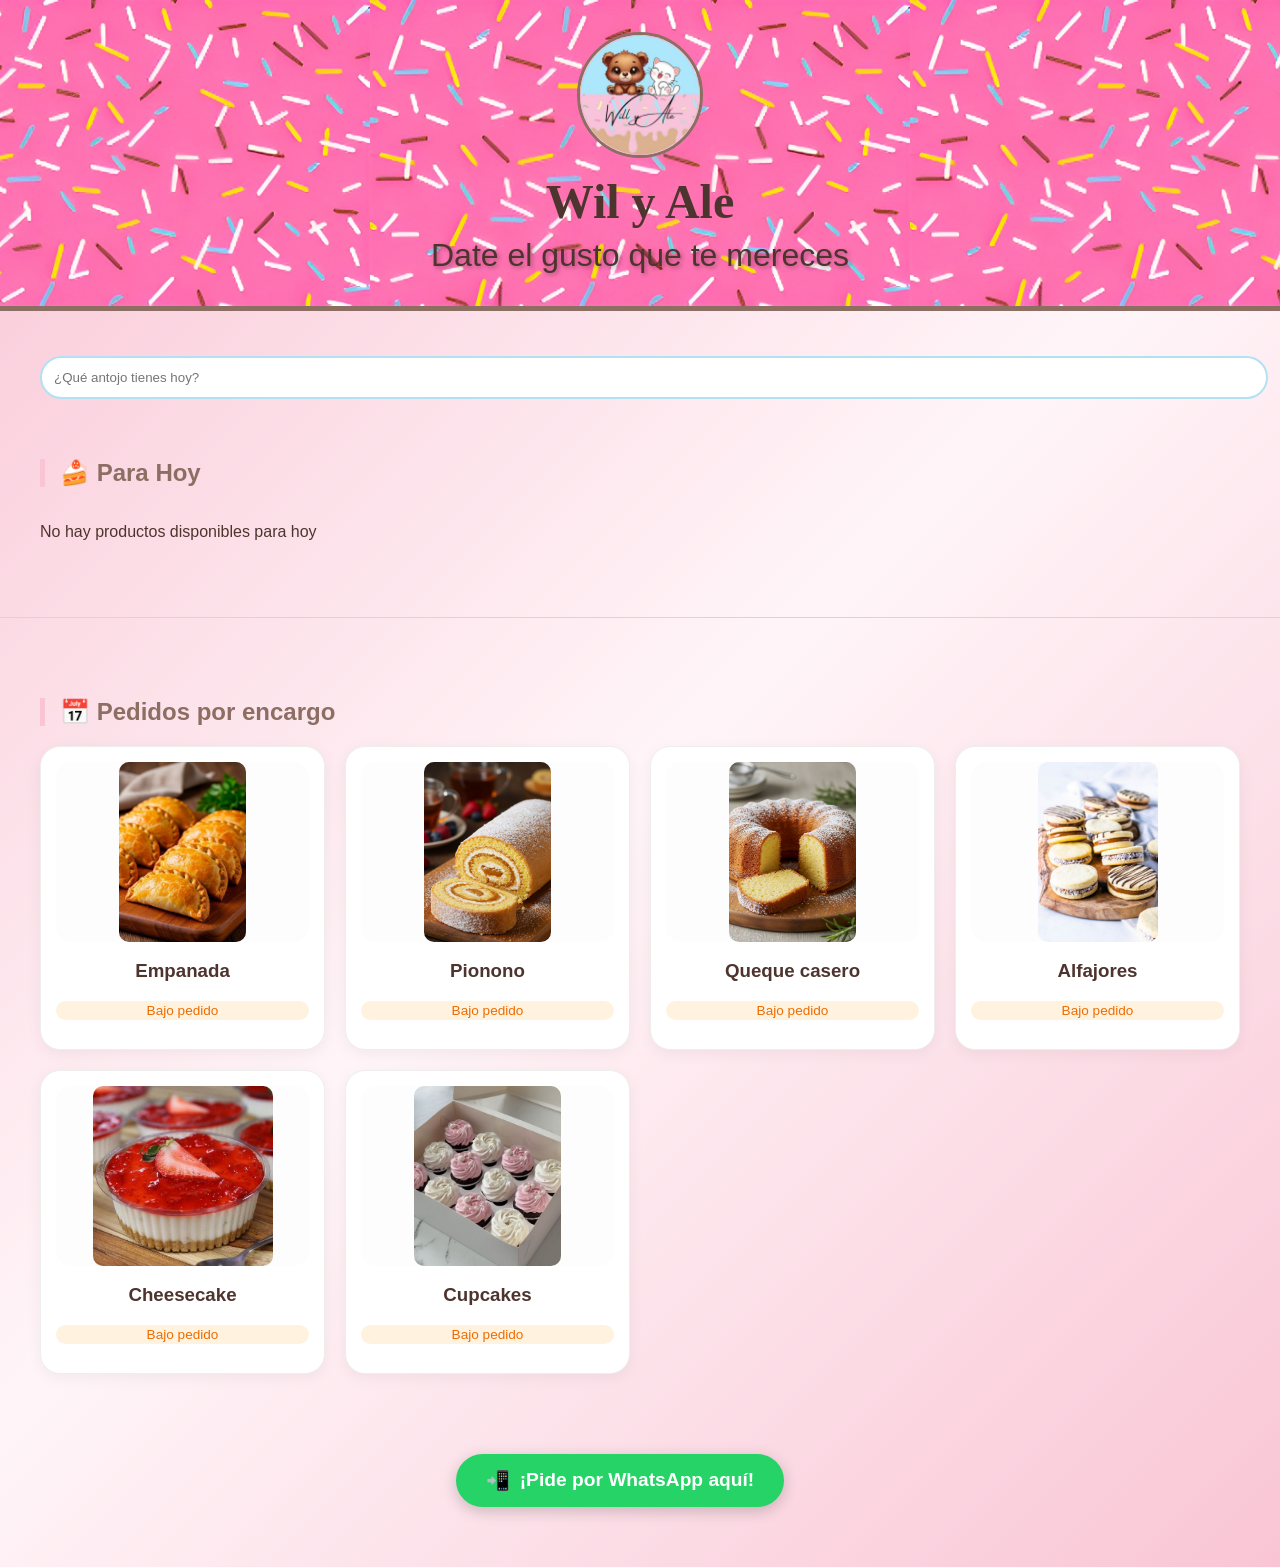
==== index.html @ 543ebe5c "Fase inicial del catalogo" ====
<!DOCTYPE html>
<html lang="es">
<head>
    <meta charset="UTF-8">
    <meta name="viewport" content="width=device-width, initial-scale=1.0">
    <title>Willy y Ale | Repostería Artesanal</title>
    <link rel="stylesheet" href="style.css">
</head>
<body>

    <header>
        <div class="logo-placeholder">
            <img src="img/logo.jpg" alt="Logo Willy y Ale" onerror="this.style.display='none'">
        </div>
        <h1>Wil y Ale</h1>
        <p>Date el gusto que te mereces</p>
    </header>

    <section>
        <input type="text" id="buscador" placeholder="¿Qué antojo tienes hoy?">
    </section>

    <section id="hoy-seccion">
        <h2 class="seccion-titulo" id="para-hoy-titulo">🍰 Para Hoy</h2>
        <div class="catalogo-grid" id="grid-hoy">
            </div>
    </section>

    <hr style="border: 0; border-top: 1px solid var(--rosa); margin: 40px 0;">

    <section id="pedidos-seccion">
        <h2 class="seccion-titulo" id="pedidos-titulo">📅 Pedidos por encargo</h2>
        <div class="catalogo-grid" id="grid-pedidos">
            </div>
    </section>

    <section id="whatsapp-section">
    <a href="https://wa.me/977797940?text=Hola!%20Vi%20tu%20catálogo%20y%20me%20gustaría%20hacer%20un%20pedido" 
       class="btn-whatsapp" 
       target="_blank">
        <span class="icono-wa">📲</span> 
        ¡Pide por WhatsApp aquí!
    </a>
</section>


    <script type="module" src="script.js"></script>
</body>
</html>
---- style.css ----
:root {
    --celeste: #b2e2f2;
    --rosa: #f9c5d5;
    --marron: #8d6e63;
    --crema: #fff5f8;
    --texto: #4e342e;
}

body{
    font-family: 'Segoe UI', Tahoma, Geneva, Verdana, sans-serif;
   
    background: linear-gradient(135deg, var(--rosa), var(--crema), var(--rosa));

    color: var(--texto);
    margin: 0;
}

header {
    background-image: url('img/fondo.jpg');
    background-size: contain;
    background-position: center;
    padding: 2rem;
    text-align: center;
    border-bottom: 5px solid var(--marron);
    
}
header p {
    font-size: 2rem;
    text-shadow: 2px 2px 4px rgba(0,0,0,0.3);
    margin: 0.5rem 0 0;
    color: var(--texto);
}

.logo-placeholder {
    width: 120px;
    height: 120px;
    background-color: white;
    border-radius: 50%;
    margin: 0 auto 1rem;
    display: flex;
    align-items: center;
    justify-content: center;
    border: 3px solid var(--marron);
    font-weight: bold;
    color: var(--marron);
    overflow: hidden;
}

.logo-placeholder img { width: 100%; height: auto; }

h1 { font-family: 'Brush Script MT', cursive; font-size: 3rem; margin: 0; color: var(--text); }

/* Secciones */
section { padding: 20px; max-width: 1200px; margin: auto; }

h2.seccion-titulo {
    border-left: 5px solid var(--rosa);
    padding-left: 15px;
    color: var(--marron);
}

/* Grid de Productos */
.catalogo-grid {
    display: grid;
    grid-template-columns: repeat(auto-fill, minmax(250px, 1fr));
    gap: 20px;
}

.producto-card {
    background: white;
    border-radius: 20px;
    padding: 15px;
    box-shadow: 0 4px 15px rgba(0,0,0,0.05);
    text-align: center;
    transition: transform 0.3s;
    border: 1px solid #eee;
}

.producto-card:hover { transform: translateY(-5px); }

.imagen-contenedor {
    background-color: #fdfdfd;
    height: 180px;
    border-radius: 15px;
    margin-bottom: 10px;
    display: flex;
    align-items: center;
    justify-content: center;
}

.imagen-contenedor img { max-height: 100%; border-radius: 10px; }

.precio-tag {
    background-color: var(--rosa);
    color: white;
    font-weight: bold;
    padding: 5px 15px;
    border-radius: 20px;
    display: inline-block;
}

.stock-hoy {
    font-size: 0.85rem;
    color: #2e7d32;
    background: #e8f5e9;
    padding: 2px 10px;
    border-radius: 10px;
}

/* Filtros */
#buscador {
    width: 100%;
    padding: 12px;
    border-radius: 25px;
    border: 2px solid var(--celeste);
    margin-top:25px;
    margin-bottom: 0px;
}
/* Whatsapp  */
#whatsapp-section {
    display: flex;
    justify-content: center;
    margin: 40px 0;
}

.btn-whatsapp {
    background-color: #25d366; /* Color oficial de WhatsApp */
    color: white;
    padding: 15px 30px;
    border-radius: 50px;
    text-decoration: none;
    font-weight: bold;
    font-size: 1.2rem;
    box-shadow: 0 4px 15px rgba(0,0,0,0.2);
    transition: transform 0.3s ease, background-color 0.3s ease;
    display: flex;
    align-items: center;
    gap: 10px;
}

.btn-whatsapp:hover {
    background-color: #128c7e;
    transform: scale(1.05); /* Se agranda un poquito al pasar el mouse */
}

/* Si quieres que flote en una esquina, usa este estilo en su lugar */
/*
*/
@media (max-width: 768px) {
    .btn-whatsapp {
        position: fixed;
        bottom: 20px;
        right: 20px;
        z-index: 1000;
    }
    
}
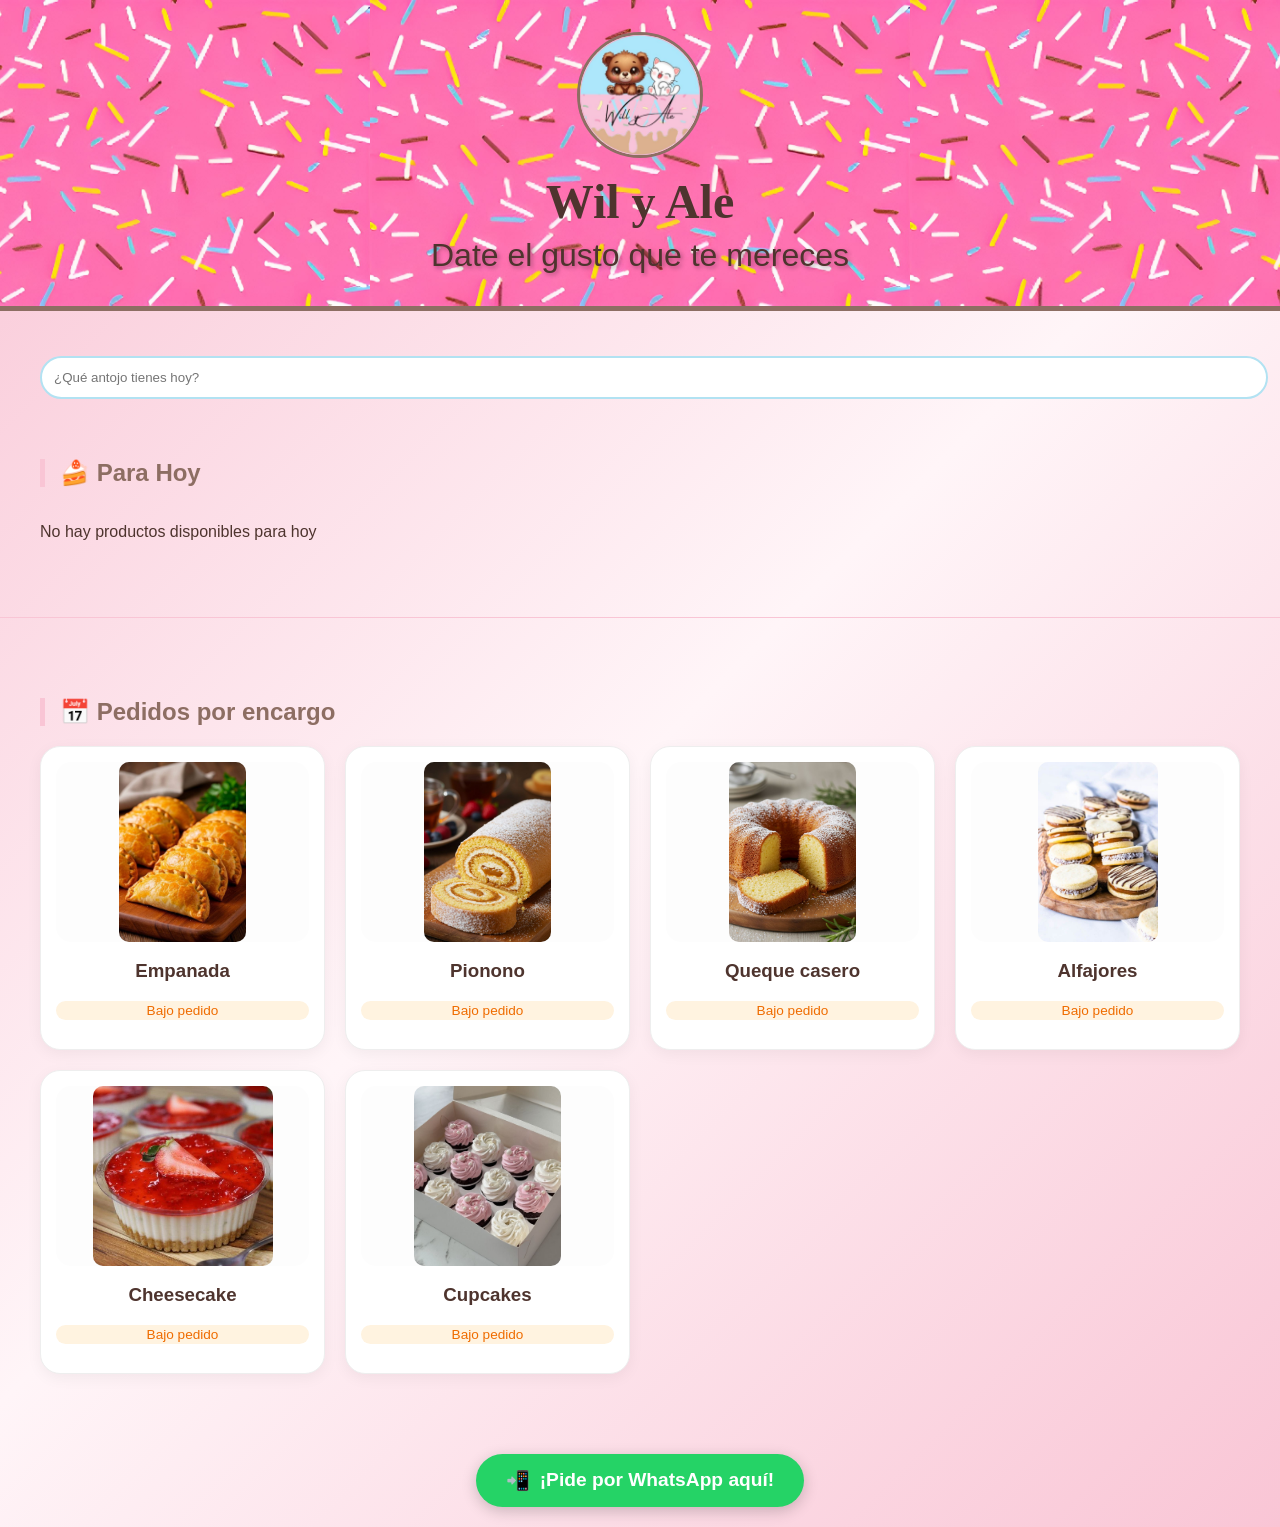
==== commit 5a5eaaeb: "Centrado del boton de whatsapp" ====
--- a/index.html
+++ b/index.html
@@ -23,7 +23,7 @@
     <section id="hoy-seccion">
         <h2 class="seccion-titulo" id="para-hoy-titulo">🍰 Para Hoy</h2>
         <div class="catalogo-grid" id="grid-hoy">
-            </div>
+        </div>
     </section>
 
     <hr style="border: 0; border-top: 1px solid var(--rosa); margin: 40px 0;">
@@ -31,13 +31,13 @@
     <section id="pedidos-seccion">
         <h2 class="seccion-titulo" id="pedidos-titulo">📅 Pedidos por encargo</h2>
         <div class="catalogo-grid" id="grid-pedidos">
-            </div>
+        </div>
     </section>
 
     <section id="whatsapp-section">
     <a href="https://wa.me/977797940?text=Hola!%20Vi%20tu%20catálogo%20y%20me%20gustaría%20hacer%20un%20pedido" 
-       class="btn-whatsapp" 
-       target="_blank">
+    class="btn-whatsapp" 
+    target="_blank">
         <span class="icono-wa">📲</span> 
         ¡Pide por WhatsApp aquí!
     </a>
--- a/style.css
+++ b/style.css
@@ -120,7 +120,8 @@
 #whatsapp-section {
     display: flex;
     justify-content: center;
-    margin: 40px 0;
+    margin: auto;
+    margin-top: 40px;
 }
 
 .btn-whatsapp {
@@ -145,7 +146,6 @@
 
 /* Si quieres que flote en una esquina, usa este estilo en su lugar */
 /*
-*/
 @media (max-width: 768px) {
     .btn-whatsapp {
         position: fixed;
@@ -155,3 +155,13 @@
     }
     
 }
+*/
+@media (max-width: 768px) {
+    .btn-whatsapp {
+        position: fixed;
+        bottom: 20px;
+        right: auto;
+        z-index: 1000;
+    }
+    
+}
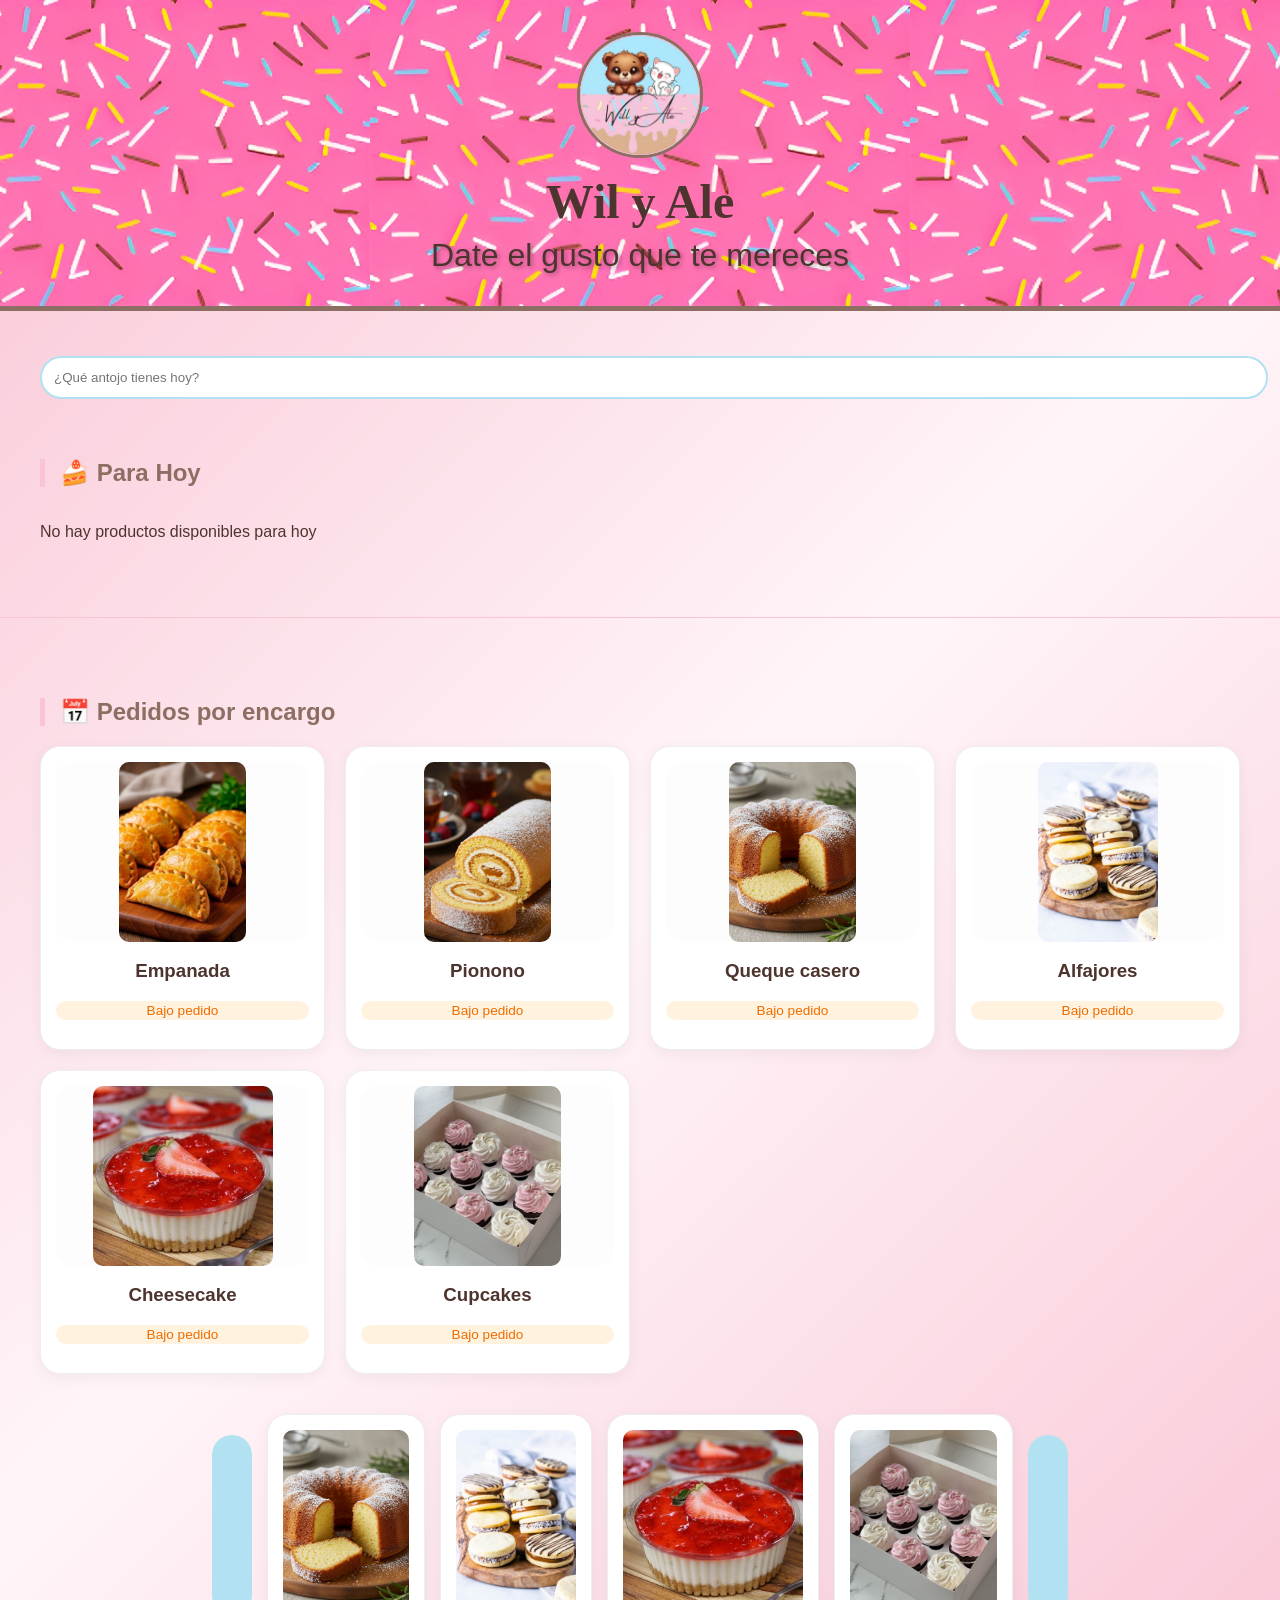
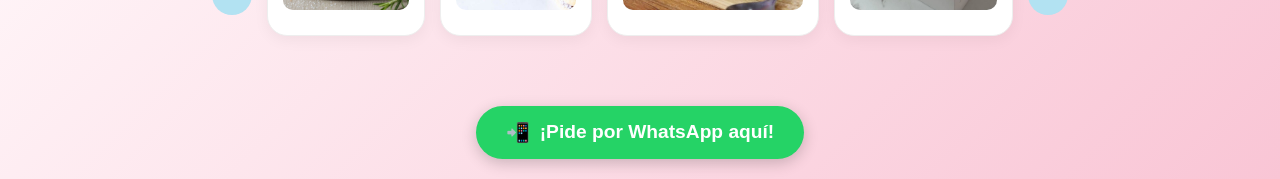
==== commit deeeeeee: "carrusel de prueba xd" ====
--- a/index.html
+++ b/index.html
@@ -33,7 +33,9 @@
         <div class="catalogo-grid" id="grid-pedidos">
         </div>
     </section>
-
+    <section id="carrusel">
+        
+    </section>
     <section id="whatsapp-section">
     <a href="https://wa.me/977797940?text=Hola!%20Vi%20tu%20catálogo%20y%20me%20gustaría%20hacer%20un%20pedido" 
     class="btn-whatsapp" 
--- a/style.css
+++ b/style.css
@@ -78,7 +78,7 @@
 
 .producto-card:hover { transform: translateY(-5px); }
 
-.imagen-contenedor {
+.imagen-contenedor, .boton-carrusel{
     background-color: #fdfdfd;
     height: 180px;
     border-radius: 15px;
@@ -88,7 +88,19 @@
     justify-content: center;
 }
 
-.imagen-contenedor img { max-height: 100%; border-radius: 10px; }
+.imagen-contenedor img, .boton-carrusel{ max-height: 100%; border-radius: 10px; }
+.boton-carrusel {
+    display: flex;
+    background-color: var(--celeste);
+    color: white;
+    margin-top: auto;
+    margin-bottom: auto;
+    font-weight: bold;
+    min-width: 40px;
+    border-radius: 20px;
+    cursor: pointer;
+    user-select: none;
+}
 
 .precio-tag {
     background-color: var(--rosa);
@@ -107,6 +119,12 @@
     border-radius: 10px;
 }
 
+#carrusel{
+    display: flex;
+    justify-content: center;
+    gap: 15px;
+    padding-bottom: 10px;
+}
 /* Filtros */
 #buscador {
     width: 100%;
@@ -131,7 +149,7 @@
     border-radius: 50px;
     text-decoration: none;
     font-weight: bold;
-    font-size: 1.2rem;
+    font-size: clamp(14px, 4vw, 1.2rem);
     box-shadow: 0 4px 15px rgba(0,0,0,0.2);
     transition: transform 0.3s ease, background-color 0.3s ease;
     display: flex;
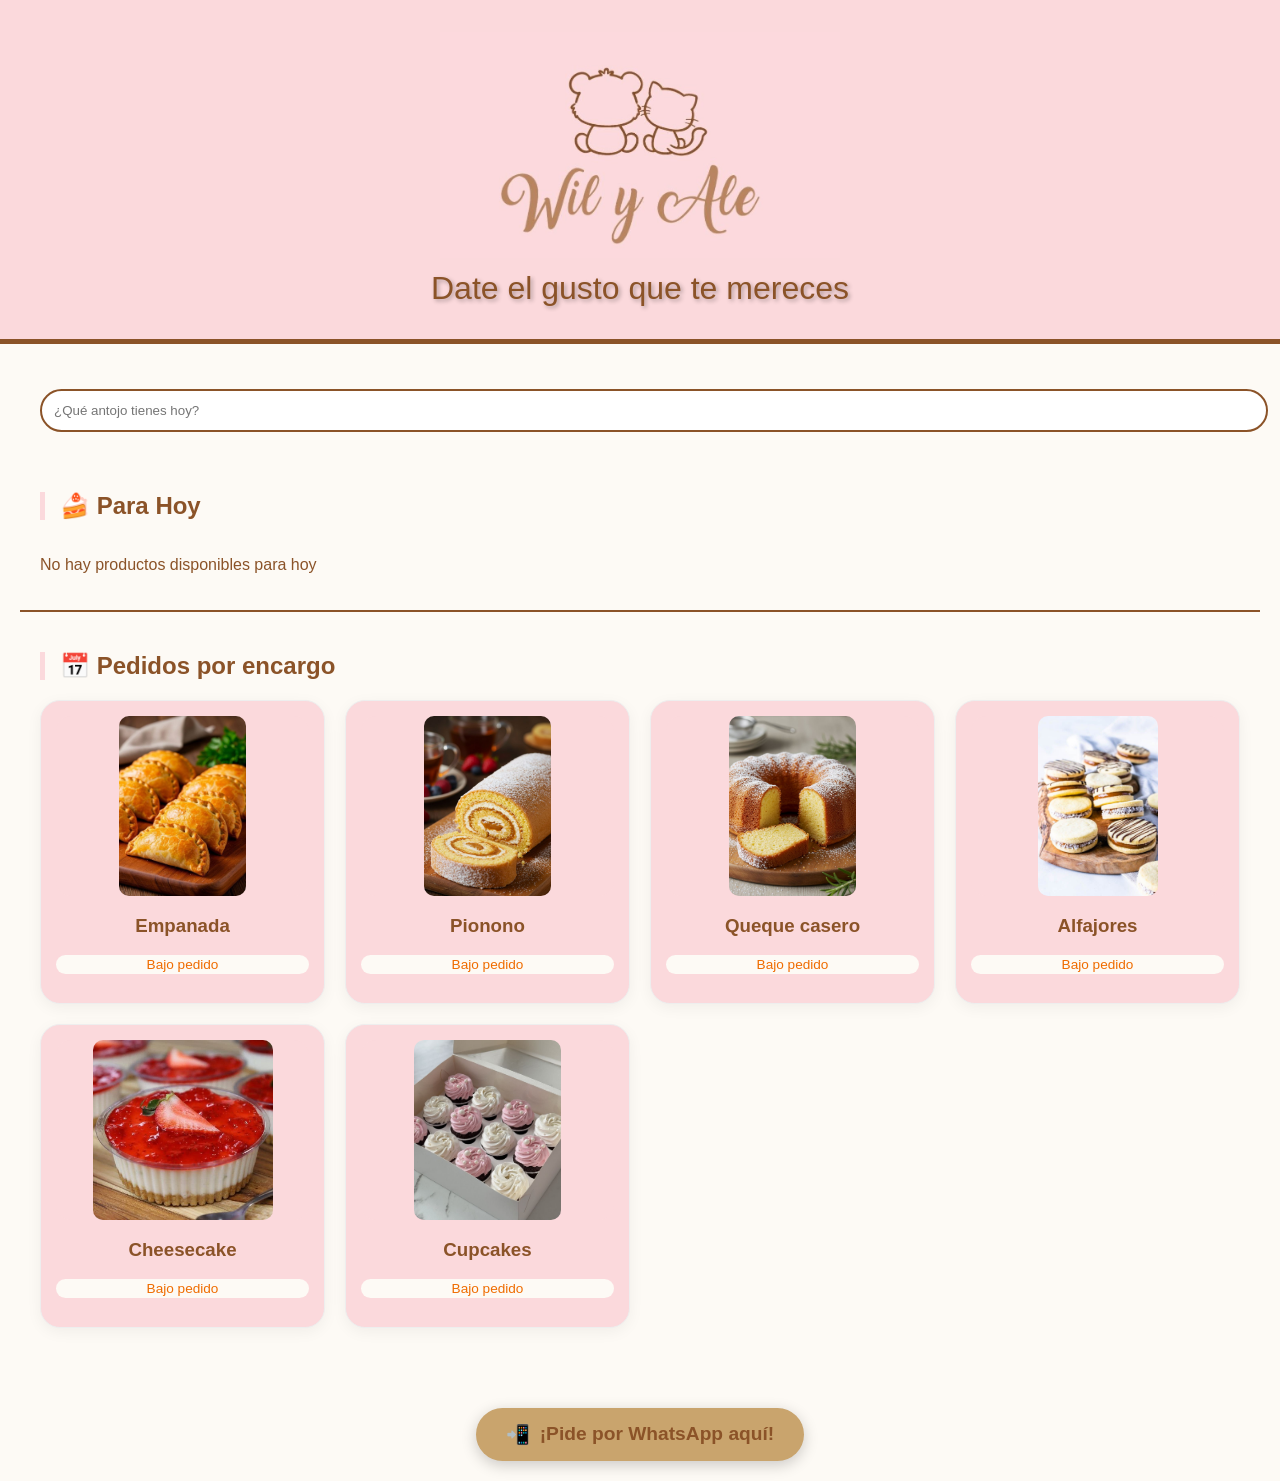
==== commit 8c3fe545: "ajuste de paleta de colores" ====
--- a/index.html
+++ b/index.html
@@ -9,10 +9,11 @@
 <body>
 
     <header>
+        
         <div class="logo-placeholder">
-            <img src="img/logo.jpg" alt="Logo Willy y Ale" onerror="this.style.display='none'">
+            <img src="img/logo1.jpg" alt="Logo Willy y Ale" onerror="this.style.display='none'">
         </div>
-        <h1>Wil y Ale</h1>
+        <h1 hidden>Wil y Ale</h1>
         <p>Date el gusto que te mereces</p>
     </header>
 
@@ -20,22 +21,22 @@
         <input type="text" id="buscador" placeholder="¿Qué antojo tienes hoy?">
     </section>
 
-    <section id="hoy-seccion">
+    <section id="hoy-seccion" class="borde-bajo">
         <h2 class="seccion-titulo" id="para-hoy-titulo">🍰 Para Hoy</h2>
         <div class="catalogo-grid" id="grid-hoy">
         </div>
     </section>
 
-    <hr style="border: 0; border-top: 1px solid var(--rosa); margin: 40px 0;">
-
+<!--     <hr style="border: 0; border-top: 1px solid var(--marron); margin: 40px 0;">
+ -->
     <section id="pedidos-seccion">
         <h2 class="seccion-titulo" id="pedidos-titulo">📅 Pedidos por encargo</h2>
         <div class="catalogo-grid" id="grid-pedidos">
         </div>
     </section>
-    <section id="carrusel">
+    <!-- <section id="carrusel">
         
-    </section>
+    </section> -->
     <section id="whatsapp-section">
     <a href="https://wa.me/977797940?text=Hola!%20Vi%20tu%20catálogo%20y%20me%20gustaría%20hacer%20un%20pedido" 
     class="btn-whatsapp" 
--- a/style.css
+++ b/style.css
@@ -1,46 +1,41 @@
 :root {
-    --celeste: #b2e2f2;
-    --rosa: #f9c5d5;
-    --marron: #8d6e63;
-    --crema: #fff5f8;
-    --texto: #4e342e;
+    --rosa: #fbd9dc;
+    --marron: #8b5328;
+    --crema: #fdfaf5;
+    --dorado: #c9a46d;
 }
 
 body{
     font-family: 'Segoe UI', Tahoma, Geneva, Verdana, sans-serif;
-   
-    background: linear-gradient(135deg, var(--rosa), var(--crema), var(--rosa));
-
-    color: var(--texto);
+    /* background: linear-gradient(135deg, var(--rosa), var(--crema), var(--rosa));*/
+    background: var(--crema);
+    color: var(--marron);
     margin: 0;
 }
-
+/* h1,h2,h3 {
+    color: var(--marron);
+    margin-top: 0;
+} */
 header {
-    background-image: url('img/fondo.jpg');
+    background-color: var(--rosa);
     background-size: contain;
     background-position: center;
     padding: 2rem;
     text-align: center;
-    border-bottom: 5px solid var(--marron);
-    
+    border-bottom: 5px solid var(--marron);    
 }
 header p {
-    font-size: 2rem;
+    font-size: min(2rem, 6vw);
     text-shadow: 2px 2px 4px rgba(0,0,0,0.3);
     margin: 0.5rem 0 0;
-    color: var(--texto);
+    color: var(--marron);
 }
 
 .logo-placeholder {
-    width: 120px;
-    height: 120px;
-    background-color: white;
-    border-radius: 50%;
-    margin: 0 auto 1rem;
-    display: flex;
-    align-items: center;
-    justify-content: center;
-    border: 3px solid var(--marron);
+    width: min(400px, 100%);
+    height: auto;
+    margin: 0 auto;
+    border: none;
     font-weight: bold;
     color: var(--marron);
     overflow: hidden;
@@ -48,10 +43,17 @@
 
 .logo-placeholder img { width: 100%; height: auto; }
 
-h1 { font-family: 'Brush Script MT', cursive; font-size: 3rem; margin: 0; color: var(--text); }
-
+/* h1 { font-family: 'Brush Script MT', cursive; font-size: 3rem; margin: 0; color: var(--text); }
+ */
 /* Secciones */
-section { padding: 20px; max-width: 1200px; margin: auto; }
+section { 
+    padding: 20px; 
+    max-width: 1200px;
+    margin: auto;
+}
+.borde-bajo{
+    border-bottom: 2px solid var(--marron);    
+}
 
 h2.seccion-titulo {
     border-left: 5px solid var(--rosa);
@@ -67,7 +69,7 @@
 }
 
 .producto-card {
-    background: white;
+    background: var(--rosa);
     border-radius: 20px;
     padding: 15px;
     box-shadow: 0 4px 15px rgba(0,0,0,0.05);
@@ -79,7 +81,7 @@
 .producto-card:hover { transform: translateY(-5px); }
 
 .imagen-contenedor, .boton-carrusel{
-    background-color: #fdfdfd;
+    background-color: var(--rosa);
     height: 180px;
     border-radius: 15px;
     margin-bottom: 10px;
@@ -118,6 +120,10 @@
     padding: 2px 10px;
     border-radius: 10px;
 }
+.stock-hoy.bajo-pedido{
+    background: var(--crema); 
+    color:#ef6c00;
+}
 
 #carrusel{
     display: flex;
@@ -130,7 +136,7 @@
     width: 100%;
     padding: 12px;
     border-radius: 25px;
-    border: 2px solid var(--celeste);
+    border: 2px solid var(--marron);
     margin-top:25px;
     margin-bottom: 0px;
 }
@@ -143,8 +149,8 @@
 }
 
 .btn-whatsapp {
-    background-color: #25d366; /* Color oficial de WhatsApp */
-    color: white;
+    background-color: var(--dorado); /* Color oficial de WhatsApp */
+    color: var(--marron);
     padding: 15px 30px;
     border-radius: 50px;
     text-decoration: none;
@@ -158,8 +164,9 @@
 }
 
 .btn-whatsapp:hover {
-    background-color: #128c7e;
-    transform: scale(1.05); /* Se agranda un poquito al pasar el mouse */
+    background-color: #25D366;
+    color: var(--crema);
+    transform: scale(1.05); /* Se ag;randa un poquito al pasar el mouse */
 }
 
 /* Si quieres que flote en una esquina, usa este estilo en su lugar */
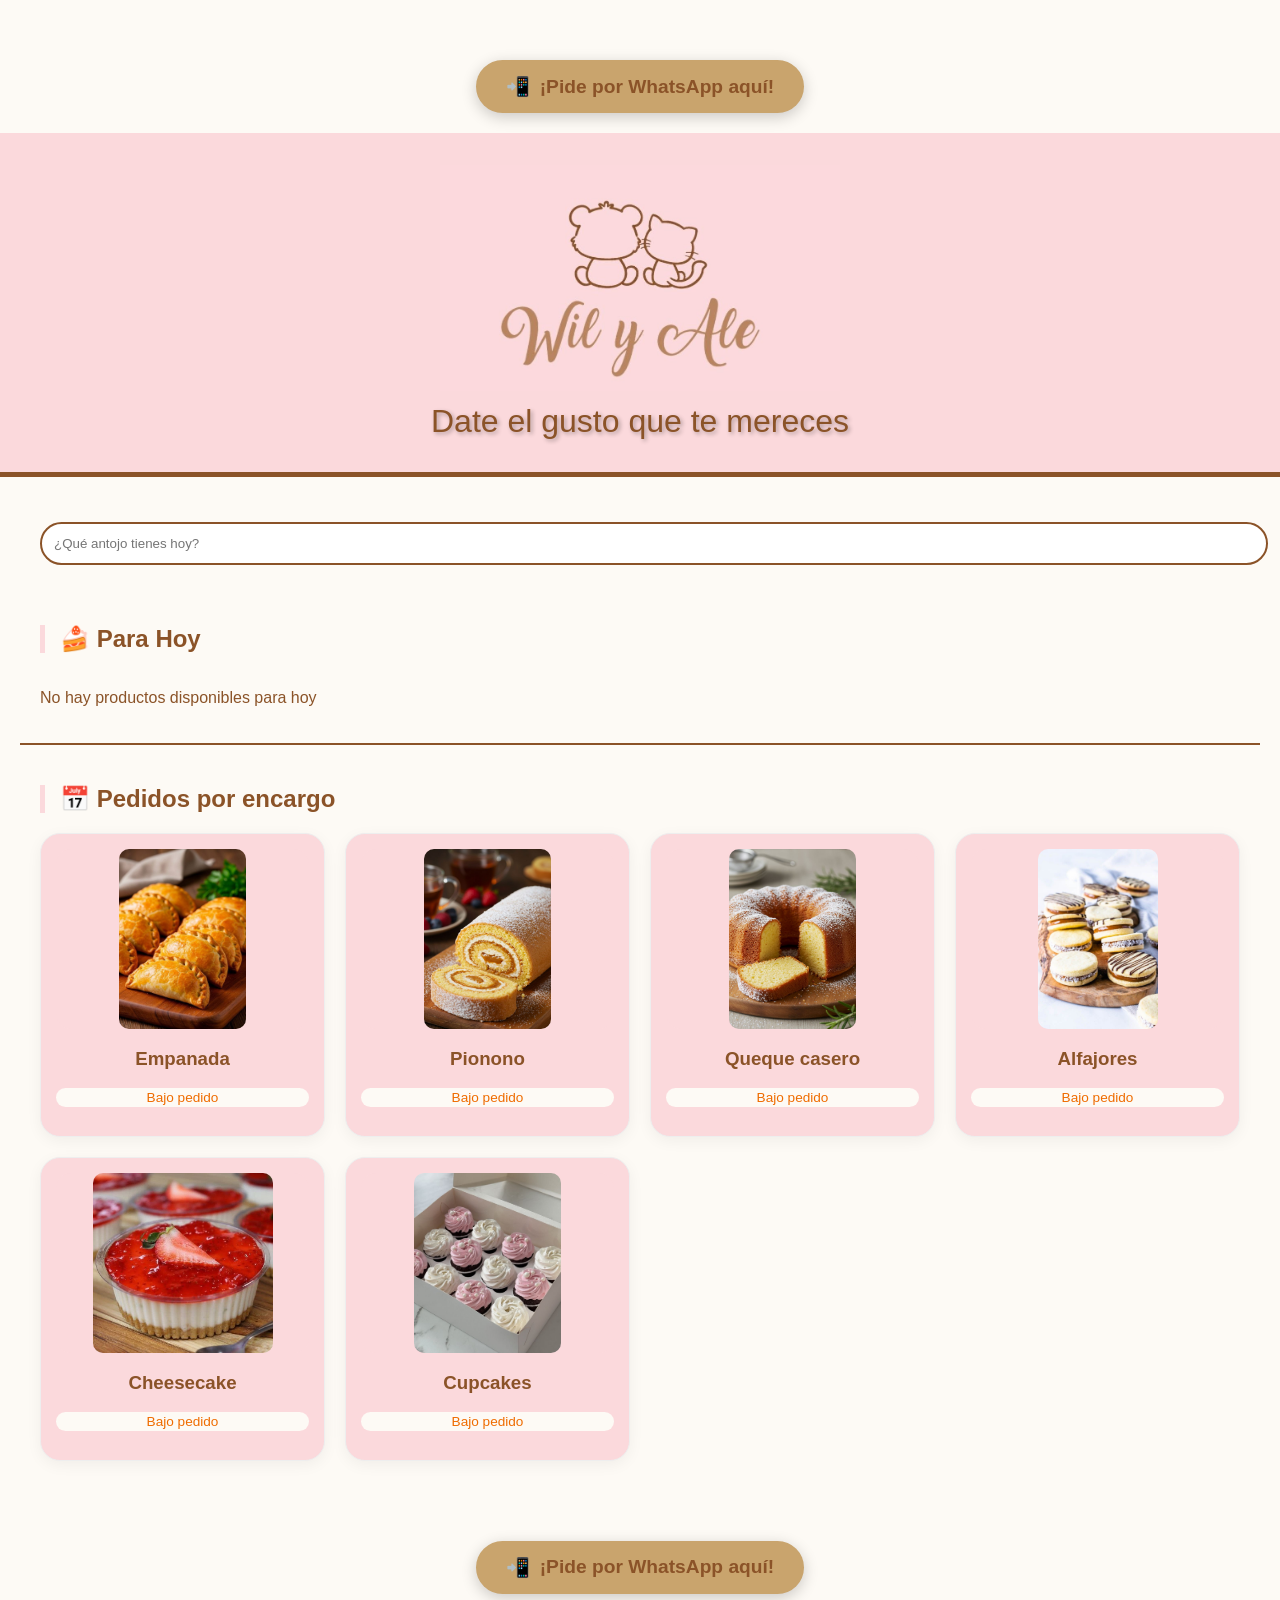
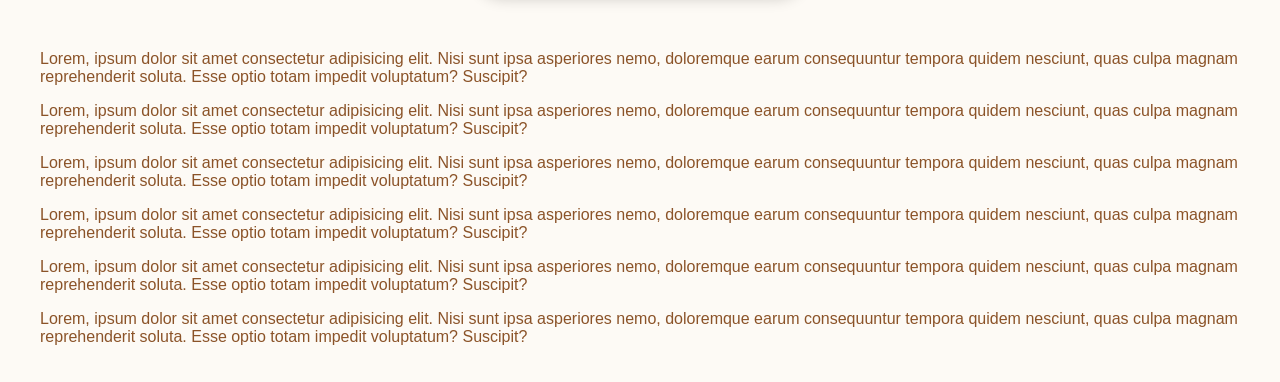
==== commit 34ccd146: "boton movible hasta la seccion baja donde se queda detenido, para menor a 768px" ====
--- a/index.html
+++ b/index.html
@@ -7,7 +7,15 @@
     <link rel="stylesheet" href="style.css">
 </head>
 <body>
-
+<div class="recorrido-boton">
+    <section id="whatsapp-section" class="sticky">
+        <a href="https://wa.me/977797940?text=Hola!%20Vi%20tu%20catálogo%20y%20me%20gustaría%20hacer%20un%20pedido" 
+        class="btn-whatsapp" 
+        target="_blank">
+            <span class="icono-wa">📲</span> 
+            ¡Pide por WhatsApp aquí!
+        </a>
+    </section>
     <header>
         
         <div class="logo-placeholder">
@@ -16,37 +24,38 @@
         <h1 hidden>Wil y Ale</h1>
         <p>Date el gusto que te mereces</p>
     </header>
-
     <section>
         <input type="text" id="buscador" placeholder="¿Qué antojo tienes hoy?">
     </section>
-
     <section id="hoy-seccion" class="borde-bajo">
         <h2 class="seccion-titulo" id="para-hoy-titulo">🍰 Para Hoy</h2>
         <div class="catalogo-grid" id="grid-hoy">
         </div>
     </section>
-
-<!--     <hr style="border: 0; border-top: 1px solid var(--marron); margin: 40px 0;">
- -->
     <section id="pedidos-seccion">
         <h2 class="seccion-titulo" id="pedidos-titulo">📅 Pedidos por encargo</h2>
         <div class="catalogo-grid" id="grid-pedidos">
         </div>
     </section>
+    <section id="whatsapp-section">
+        <a href="https://wa.me/977797940?text=Hola!%20Vi%20tu%20catálogo%20y%20me%20gustaría%20hacer%20un%20pedido" 
+        class="btn-whatsapp" 
+        target="_blank">
+            <span class="icono-wa">📲</span> 
+            ¡Pide por WhatsApp aquí!
+        </a>
+    </section>
     <!-- <section id="carrusel">
-        
-    </section> -->
-    <section id="whatsapp-section">
-    <a href="https://wa.me/977797940?text=Hola!%20Vi%20tu%20catálogo%20y%20me%20gustaría%20hacer%20un%20pedido" 
-    class="btn-whatsapp" 
-    target="_blank">
-        <span class="icono-wa">📲</span> 
-        ¡Pide por WhatsApp aquí!
-    </a>
+    </section> -->    
+</div>
+<section>
+    <p>Lorem, ipsum dolor sit amet consectetur adipisicing elit. Nisi sunt ipsa asperiores nemo, doloremque earum consequuntur tempora quidem nesciunt, quas culpa magnam reprehenderit soluta. Esse optio totam impedit voluptatum? Suscipit?</p>
+    <p>Lorem, ipsum dolor sit amet consectetur adipisicing elit. Nisi sunt ipsa asperiores nemo, doloremque earum consequuntur tempora quidem nesciunt, quas culpa magnam reprehenderit soluta. Esse optio totam impedit voluptatum? Suscipit?</p>
+    <p>Lorem, ipsum dolor sit amet consectetur adipisicing elit. Nisi sunt ipsa asperiores nemo, doloremque earum consequuntur tempora quidem nesciunt, quas culpa magnam reprehenderit soluta. Esse optio totam impedit voluptatum? Suscipit?</p>
+    <p>Lorem, ipsum dolor sit amet consectetur adipisicing elit. Nisi sunt ipsa asperiores nemo, doloremque earum consequuntur tempora quidem nesciunt, quas culpa magnam reprehenderit soluta. Esse optio totam impedit voluptatum? Suscipit?</p>
+    <p>Lorem, ipsum dolor sit amet consectetur adipisicing elit. Nisi sunt ipsa asperiores nemo, doloremque earum consequuntur tempora quidem nesciunt, quas culpa magnam reprehenderit soluta. Esse optio totam impedit voluptatum? Suscipit?</p>
+    <p>Lorem, ipsum dolor sit amet consectetur adipisicing elit. Nisi sunt ipsa asperiores nemo, doloremque earum consequuntur tempora quidem nesciunt, quas culpa magnam reprehenderit soluta. Esse optio totam impedit voluptatum? Suscipit?</p>
 </section>
-
-
     <script type="module" src="script.js"></script>
 </body>
 </html>
--- a/style.css
+++ b/style.css
@@ -147,6 +147,18 @@
     margin: auto;
     margin-top: 40px;
 }
+@media (max-width: 768px) {
+    .recorrido-boton{
+        position: relative; /* No ocupa espacio real para no empujar el diseño */
+        margin-top: -140px; /* Lo subimos para que no deje un hueco blanco gigante */
+         /* Un poco de espacio debajo para que no quede pegado al siguiente contenido */
+    }
+}
+@media (min-width: 768px) {
+    .stycky{
+        display: none;
+    }
+}
 
 .btn-whatsapp {
     background-color: var(--dorado); /* Color oficial de WhatsApp */
@@ -182,11 +194,15 @@
 }
 */
 @media (max-width: 768px) {
-    .btn-whatsapp {
-        position: fixed;
-        bottom: 20px;
+    #whatsapp-section {
+        position: sticky;
+        top: 85vh;
         right: auto;
         z-index: 1000;
+        pointer-events: none;
+    }
+    .btn-whatsapp{
+        pointer-events: auto;
     }
     
 }
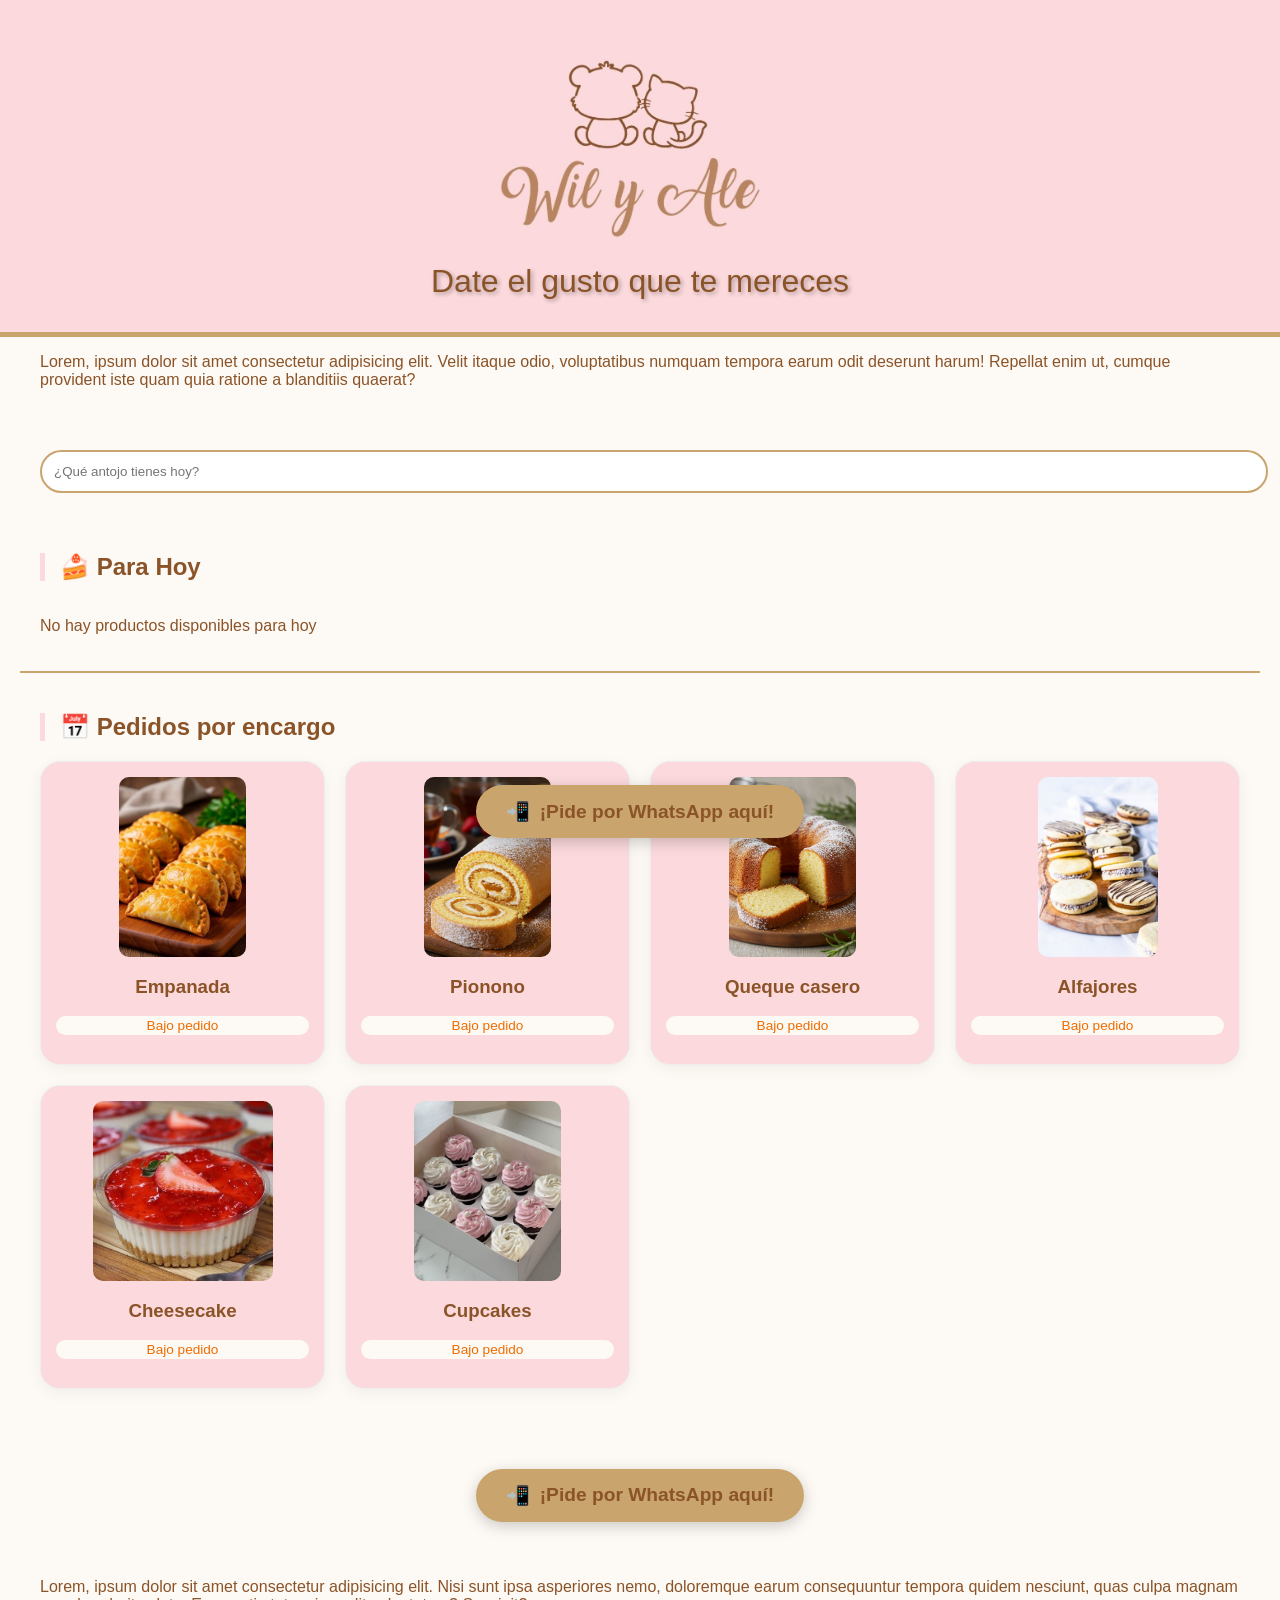
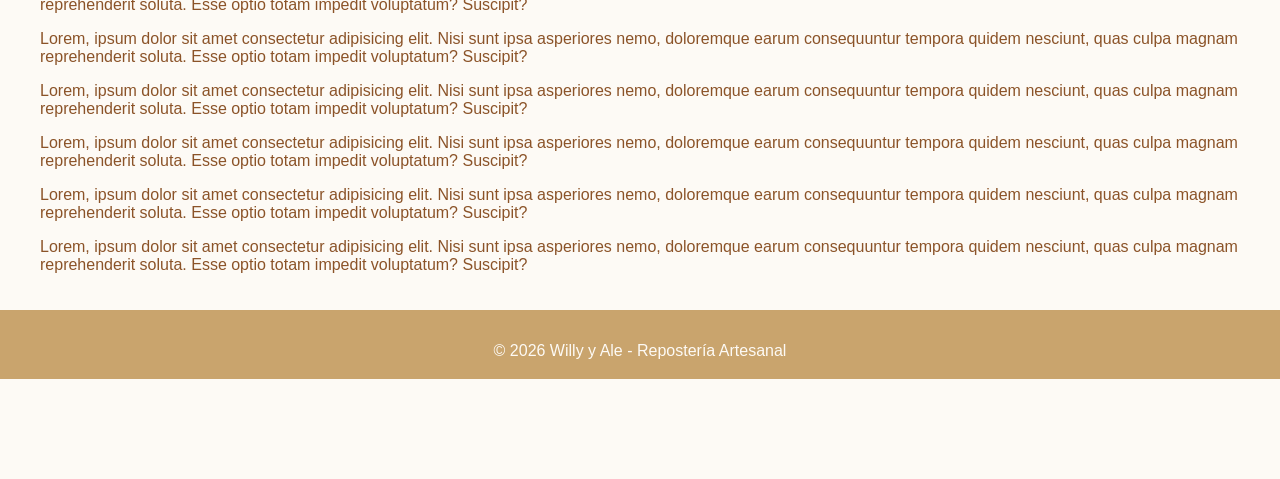
==== commit 41844e1c: "seccion torta avance" ====
--- a/index.html
+++ b/index.html
@@ -4,7 +4,15 @@
     <meta charset="UTF-8">
     <meta name="viewport" content="width=device-width, initial-scale=1.0">
     <title>Willy y Ale | Repostería Artesanal</title>
-    <link rel="stylesheet" href="style.css">
+    <meta name="description" content="Willy y Ale - Repostería artesanal en Tacna. Tortas personalizadas, empanadas y bocaditos listos para hoy o bajo pedido.">    <link rel="stylesheet" href="style.css">
+    <meta name="keywords" content="repostería, pastelería Tacna, tortas personalizadas, bocaditos, empanadas, Willy y Ale">
+    <meta name="author" content="Willy y Ale">
+
+    <meta property="og:title" content="Willy y Ale | Repostería en Tacna - Postres en Gregorio Albarracín">
+    <meta property="og:description" content="¡Mira lo que tenemos horneado para hoy! Haz tu pedido de tortas y bocaditos aquí.">
+    <meta property="og:image" content="im/logo1.jpg"> <meta property="og:type" content="website">
+
+    <link rel="icon" href="img/favicon.ico" type="image/x-icon">
 </head>
 <body>
 <div class="recorrido-boton">
@@ -17,13 +25,15 @@
         </a>
     </section>
     <header>
-        
         <div class="logo-placeholder">
             <img src="img/logo1.jpg" alt="Logo Willy y Ale" onerror="this.style.display='none'">
         </div>
         <h1 hidden>Wil y Ale</h1>
         <p>Date el gusto que te mereces</p>
     </header>
+    <main class="container">
+        <p>Lorem, ipsum dolor sit amet consectetur adipisicing elit. Velit itaque odio, voluptatibus numquam tempora earum odit deserunt harum! Repellat enim ut, cumque provident iste quam quia ratione a blanditiis quaerat?</p>
+    </main>
     <section>
         <input type="text" id="buscador" placeholder="¿Qué antojo tienes hoy?">
     </section>
@@ -56,6 +66,20 @@
     <p>Lorem, ipsum dolor sit amet consectetur adipisicing elit. Nisi sunt ipsa asperiores nemo, doloremque earum consequuntur tempora quidem nesciunt, quas culpa magnam reprehenderit soluta. Esse optio totam impedit voluptatum? Suscipit?</p>
     <p>Lorem, ipsum dolor sit amet consectetur adipisicing elit. Nisi sunt ipsa asperiores nemo, doloremque earum consequuntur tempora quidem nesciunt, quas culpa magnam reprehenderit soluta. Esse optio totam impedit voluptatum? Suscipit?</p>
 </section>
+<footer >
+    <div class="container">
+        <!-- TODO: cuando hayan los servicios, habilitar -->
+        <!-- <div class="enlaces-locales">
+            <h3>Nuestros Servicios en Tacna:</h3>
+            <ul>
+                <li><a href="tortas-cono-sur.html">Tortas en Cono Sur</a></li>
+                <li><a href="#pedidos-seccion">Bocaditos para eventos</a></li>
+                <li><a href="https://maps.google.com/..." target="_blank">Repostería cerca de Habitat y Millard Fuller</a></li>
+            </ul>
+        </div> -->
+        <p>&copy; 2026 Willy y Ale - Repostería Artesanal</p>
+    </div>
+</footer>
     <script type="module" src="script.js"></script>
 </body>
 </html>
--- a/style.css
+++ b/style.css
@@ -11,6 +11,11 @@
     background: var(--crema);
     color: var(--marron);
     margin: 0;
+}
+.container{
+    max-width: 1200px;
+    margin: auto;
+    padding: 0 20px;
 }
 /* h1,h2,h3 {
     color: var(--marron);
@@ -22,7 +27,7 @@
     background-position: center;
     padding: 2rem;
     text-align: center;
-    border-bottom: 5px solid var(--marron);    
+    border-bottom: 5px solid var(--dorado);    
 }
 header p {
     font-size: min(2rem, 6vw);
@@ -52,7 +57,7 @@
     margin: auto;
 }
 .borde-bajo{
-    border-bottom: 2px solid var(--marron);    
+    border-bottom: 2px solid var(--dorado);    
 }
 
 h2.seccion-titulo {
@@ -136,7 +141,7 @@
     width: 100%;
     padding: 12px;
     border-radius: 25px;
-    border: 2px solid var(--marron);
+    border: 2px solid var(--dorado);
     margin-top:25px;
     margin-bottom: 0px;
 }
@@ -147,19 +152,6 @@
     margin: auto;
     margin-top: 40px;
 }
-@media (max-width: 768px) {
-    .recorrido-boton{
-        position: relative; /* No ocupa espacio real para no empujar el diseño */
-        margin-top: -140px; /* Lo subimos para que no deje un hueco blanco gigante */
-         /* Un poco de espacio debajo para que no quede pegado al siguiente contenido */
-    }
-}
-@media (min-width: 768px) {
-    .stycky{
-        display: none;
-    }
-}
-
 .btn-whatsapp {
     background-color: var(--dorado); /* Color oficial de WhatsApp */
     color: var(--marron);
@@ -174,26 +166,13 @@
     align-items: center;
     gap: 10px;
 }
-
 .btn-whatsapp:hover {
     background-color: #25D366;
     color: var(--crema);
     transform: scale(1.05); /* Se ag;randa un poquito al pasar el mouse */
 }
 
-/* Si quieres que flote en una esquina, usa este estilo en su lugar */
-/*
-@media (max-width: 768px) {
-    .btn-whatsapp {
-        position: fixed;
-        bottom: 20px;
-        right: 20px;
-        z-index: 1000;
-    }
-    
-}
-*/
-@media (max-width: 768px) {
+/* @media (max-width: 768px) { */
     #whatsapp-section {
         position: sticky;
         top: 85vh;
@@ -204,5 +183,36 @@
     .btn-whatsapp{
         pointer-events: auto;
     }
+    .recorrido-boton{
+        position: relative; /* No ocupa espacio real para no empujar el diseño */
+        margin-top: -140px; /* Lo subimos para que no deje un hueco blanco gigante */
+         /* Un poco de espacio debajo para que no quede pegado al siguiente contenido */
+    }
     
-}
+/* } */
+/*@media (min-width: 768px) {
+    .stycky{
+        display: none;
+    }
+}*/
+footer{
+    background-color: var(--dorado);
+    color: var(--crema);
+    text-decoration: none;
+    padding: 1rem 0 0.2rem 0;
+
+}
+footer p{
+    text-align: center;
+}
+/* !Por ahora no hace nada, per no borrar los footer */
+footer a{
+    font-size: 0.8rem;
+    color: var(--crema);
+    text-decoration: none;
+    font-weight: bold;
+}
+footer li{
+    list-style: none;
+    margin: 10px 0;
+}
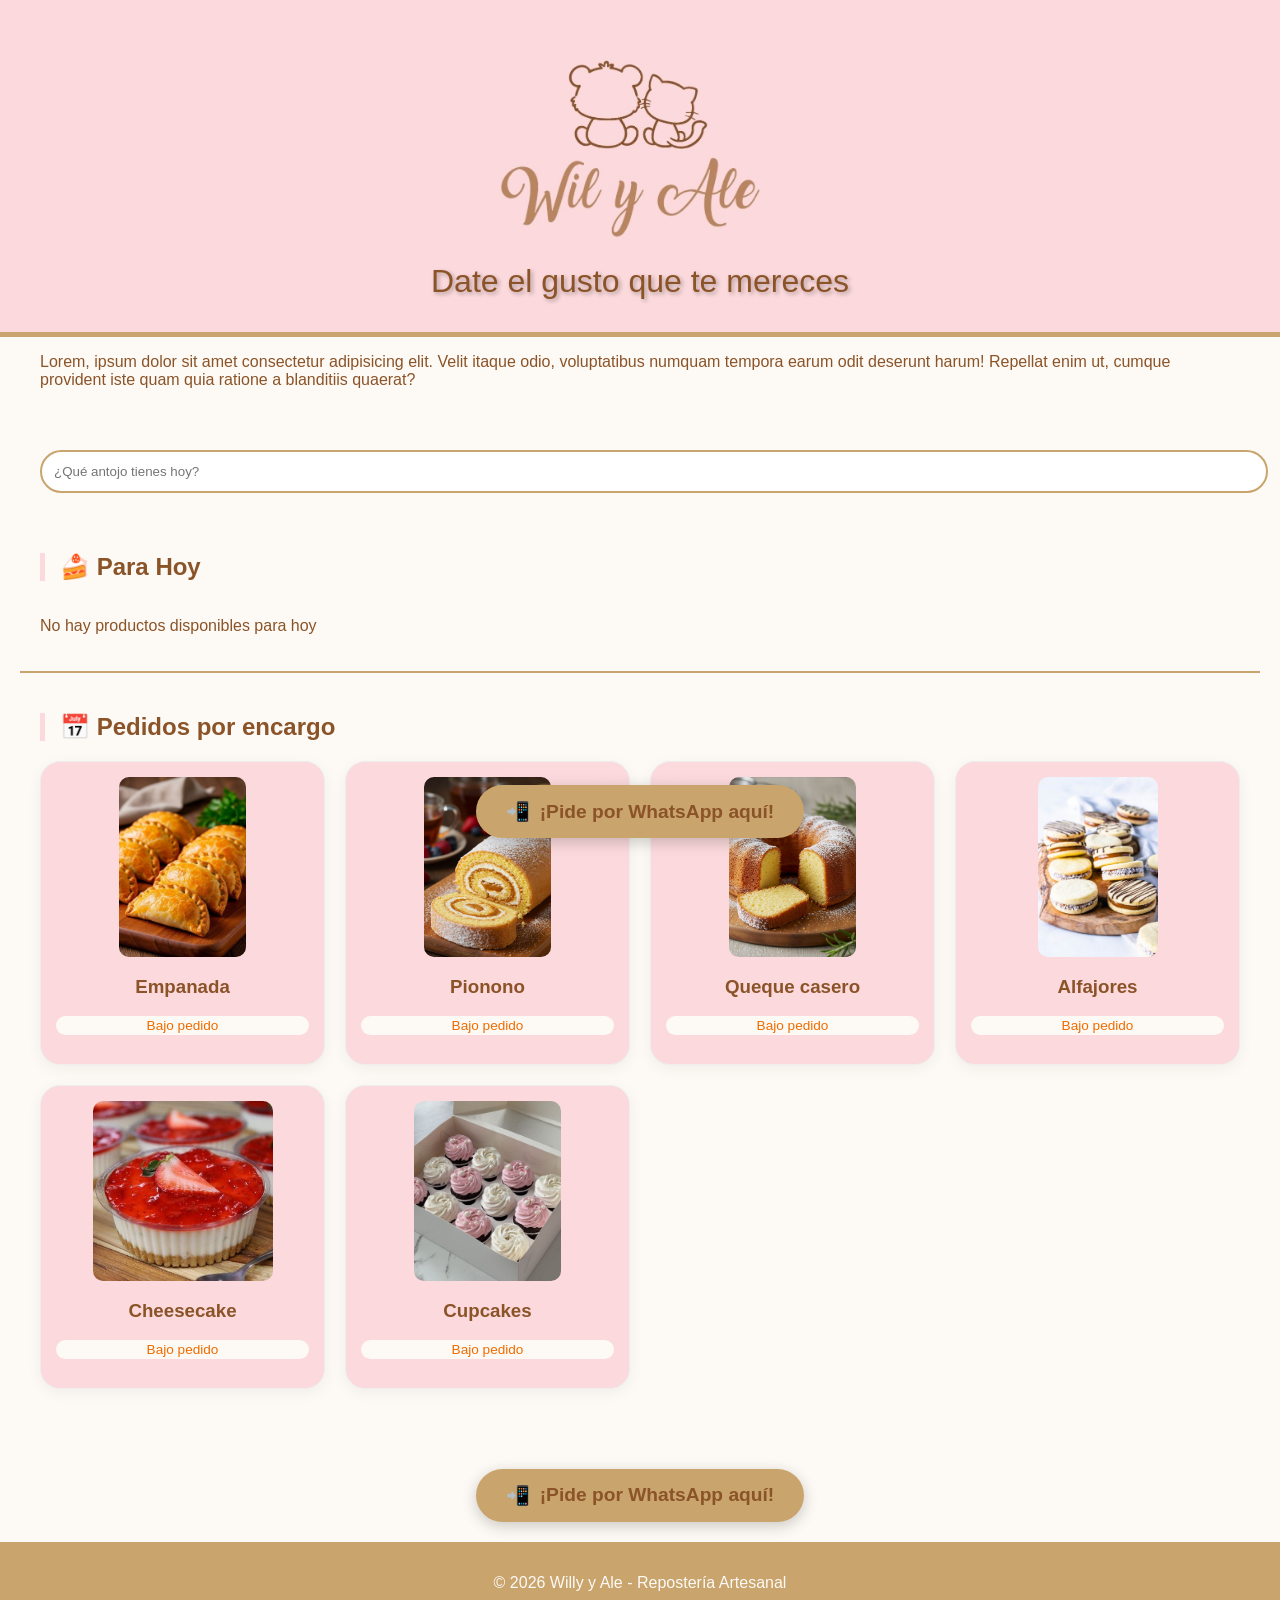
==== commit e3e4f051: "quitar texto lorem" ====
--- a/index.html
+++ b/index.html
@@ -58,14 +58,14 @@
     <!-- <section id="carrusel">
     </section> -->    
 </div>
-<section>
+<!-- <section>
     <p>Lorem, ipsum dolor sit amet consectetur adipisicing elit. Nisi sunt ipsa asperiores nemo, doloremque earum consequuntur tempora quidem nesciunt, quas culpa magnam reprehenderit soluta. Esse optio totam impedit voluptatum? Suscipit?</p>
     <p>Lorem, ipsum dolor sit amet consectetur adipisicing elit. Nisi sunt ipsa asperiores nemo, doloremque earum consequuntur tempora quidem nesciunt, quas culpa magnam reprehenderit soluta. Esse optio totam impedit voluptatum? Suscipit?</p>
     <p>Lorem, ipsum dolor sit amet consectetur adipisicing elit. Nisi sunt ipsa asperiores nemo, doloremque earum consequuntur tempora quidem nesciunt, quas culpa magnam reprehenderit soluta. Esse optio totam impedit voluptatum? Suscipit?</p>
     <p>Lorem, ipsum dolor sit amet consectetur adipisicing elit. Nisi sunt ipsa asperiores nemo, doloremque earum consequuntur tempora quidem nesciunt, quas culpa magnam reprehenderit soluta. Esse optio totam impedit voluptatum? Suscipit?</p>
     <p>Lorem, ipsum dolor sit amet consectetur adipisicing elit. Nisi sunt ipsa asperiores nemo, doloremque earum consequuntur tempora quidem nesciunt, quas culpa magnam reprehenderit soluta. Esse optio totam impedit voluptatum? Suscipit?</p>
     <p>Lorem, ipsum dolor sit amet consectetur adipisicing elit. Nisi sunt ipsa asperiores nemo, doloremque earum consequuntur tempora quidem nesciunt, quas culpa magnam reprehenderit soluta. Esse optio totam impedit voluptatum? Suscipit?</p>
-</section>
+</section> -->
 <footer >
     <div class="container">
         <!-- TODO: cuando hayan los servicios, habilitar -->
